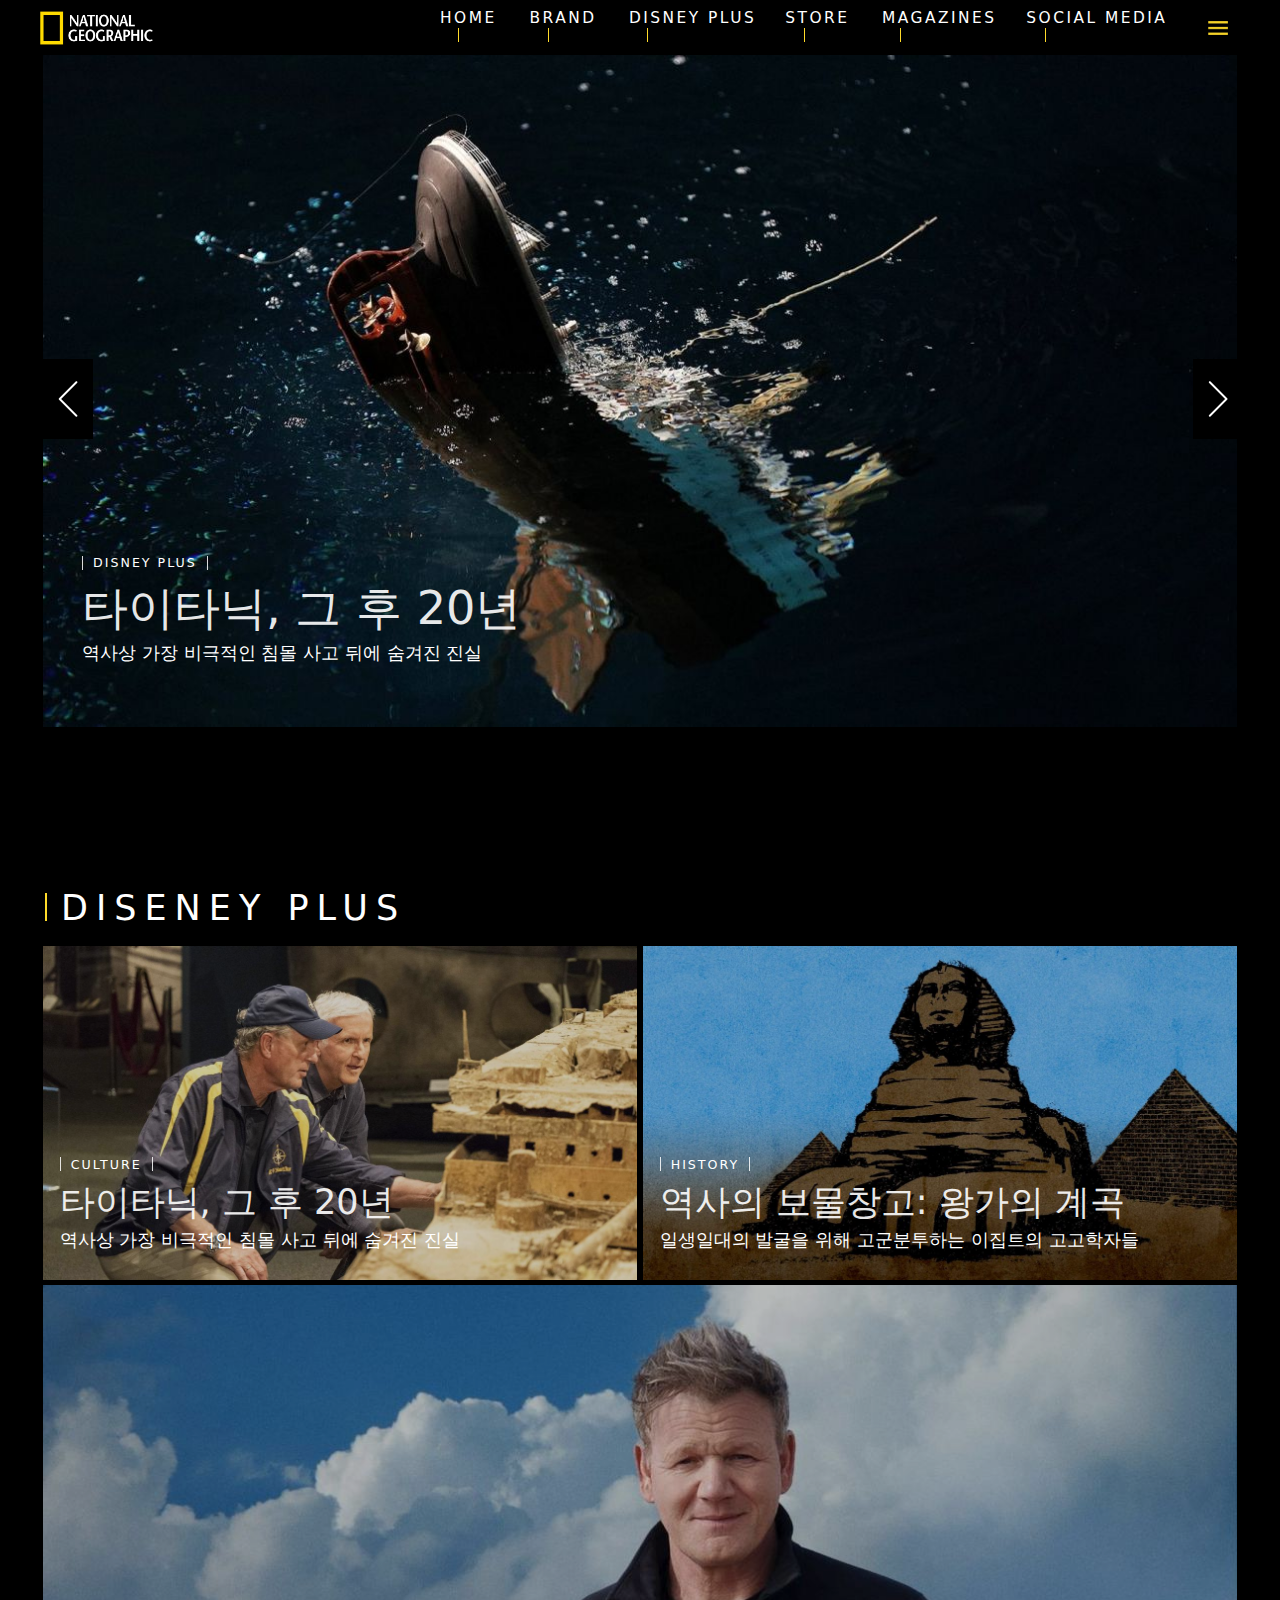
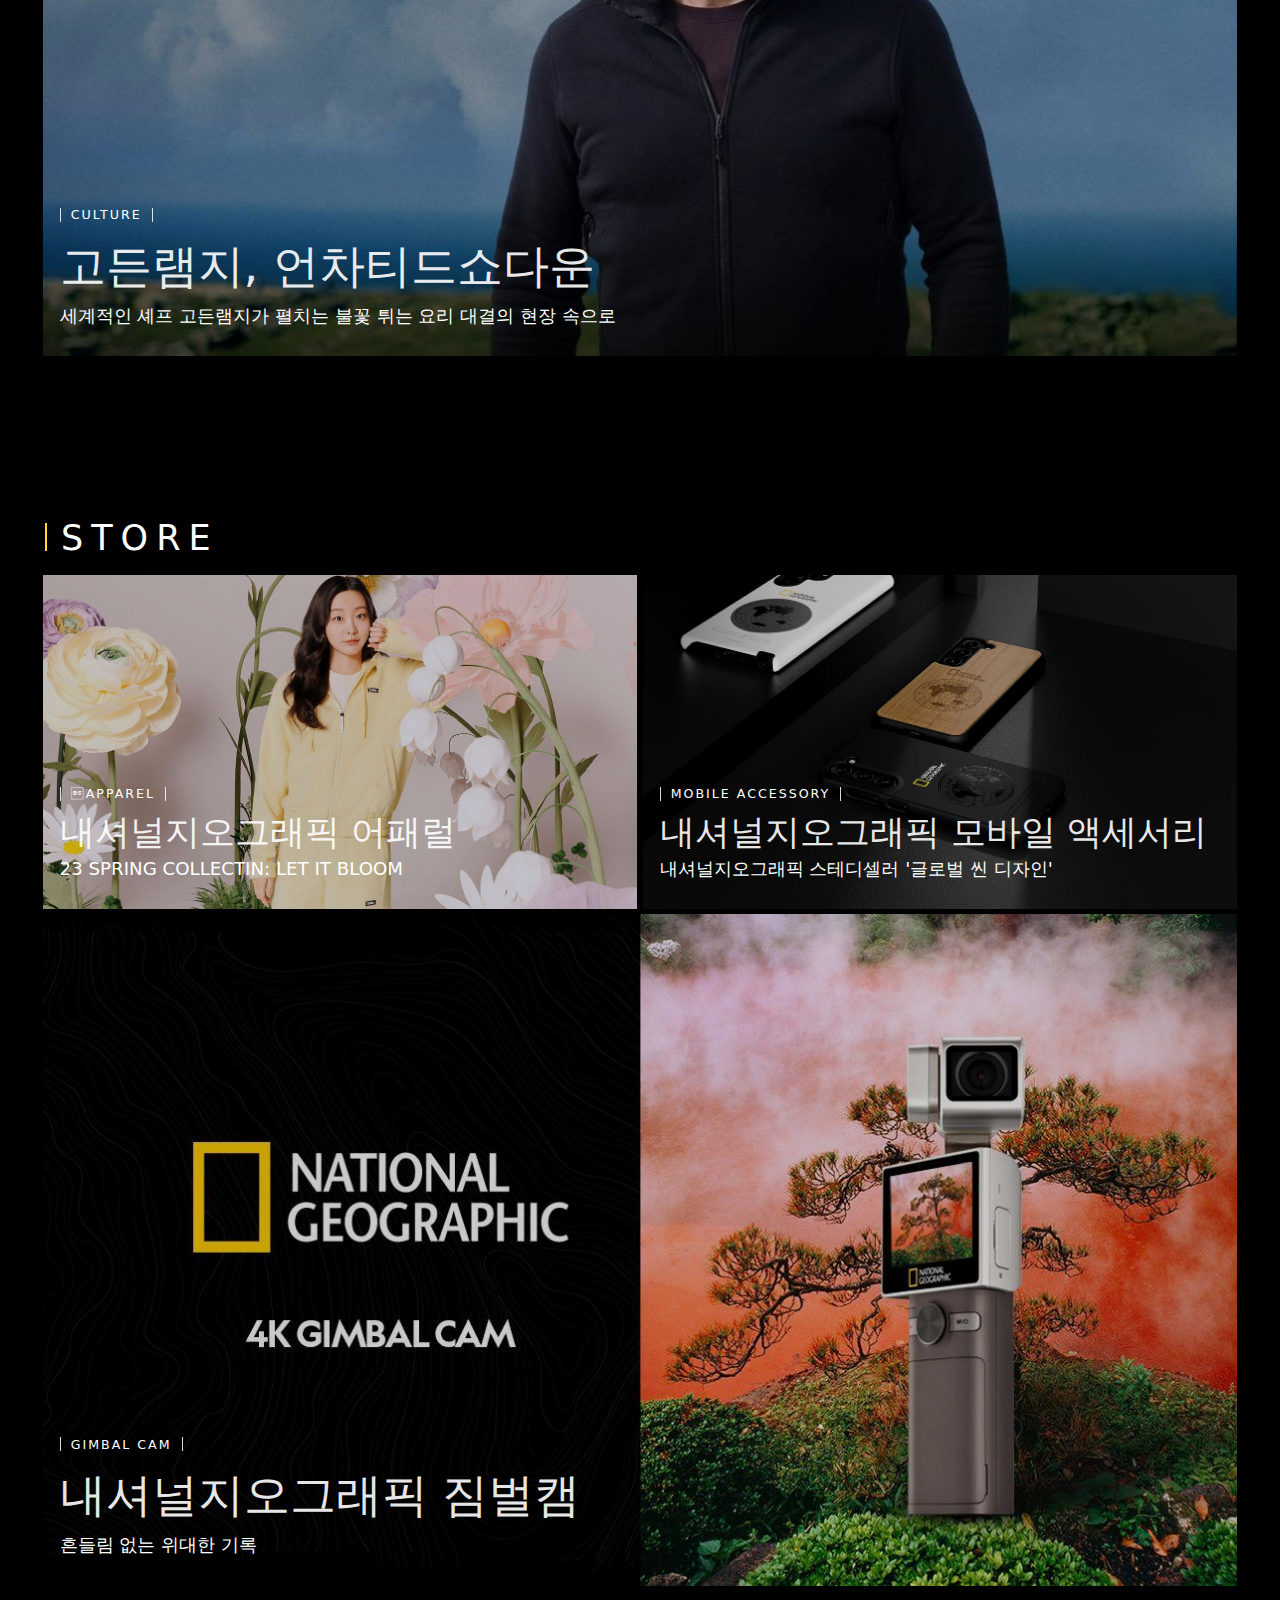
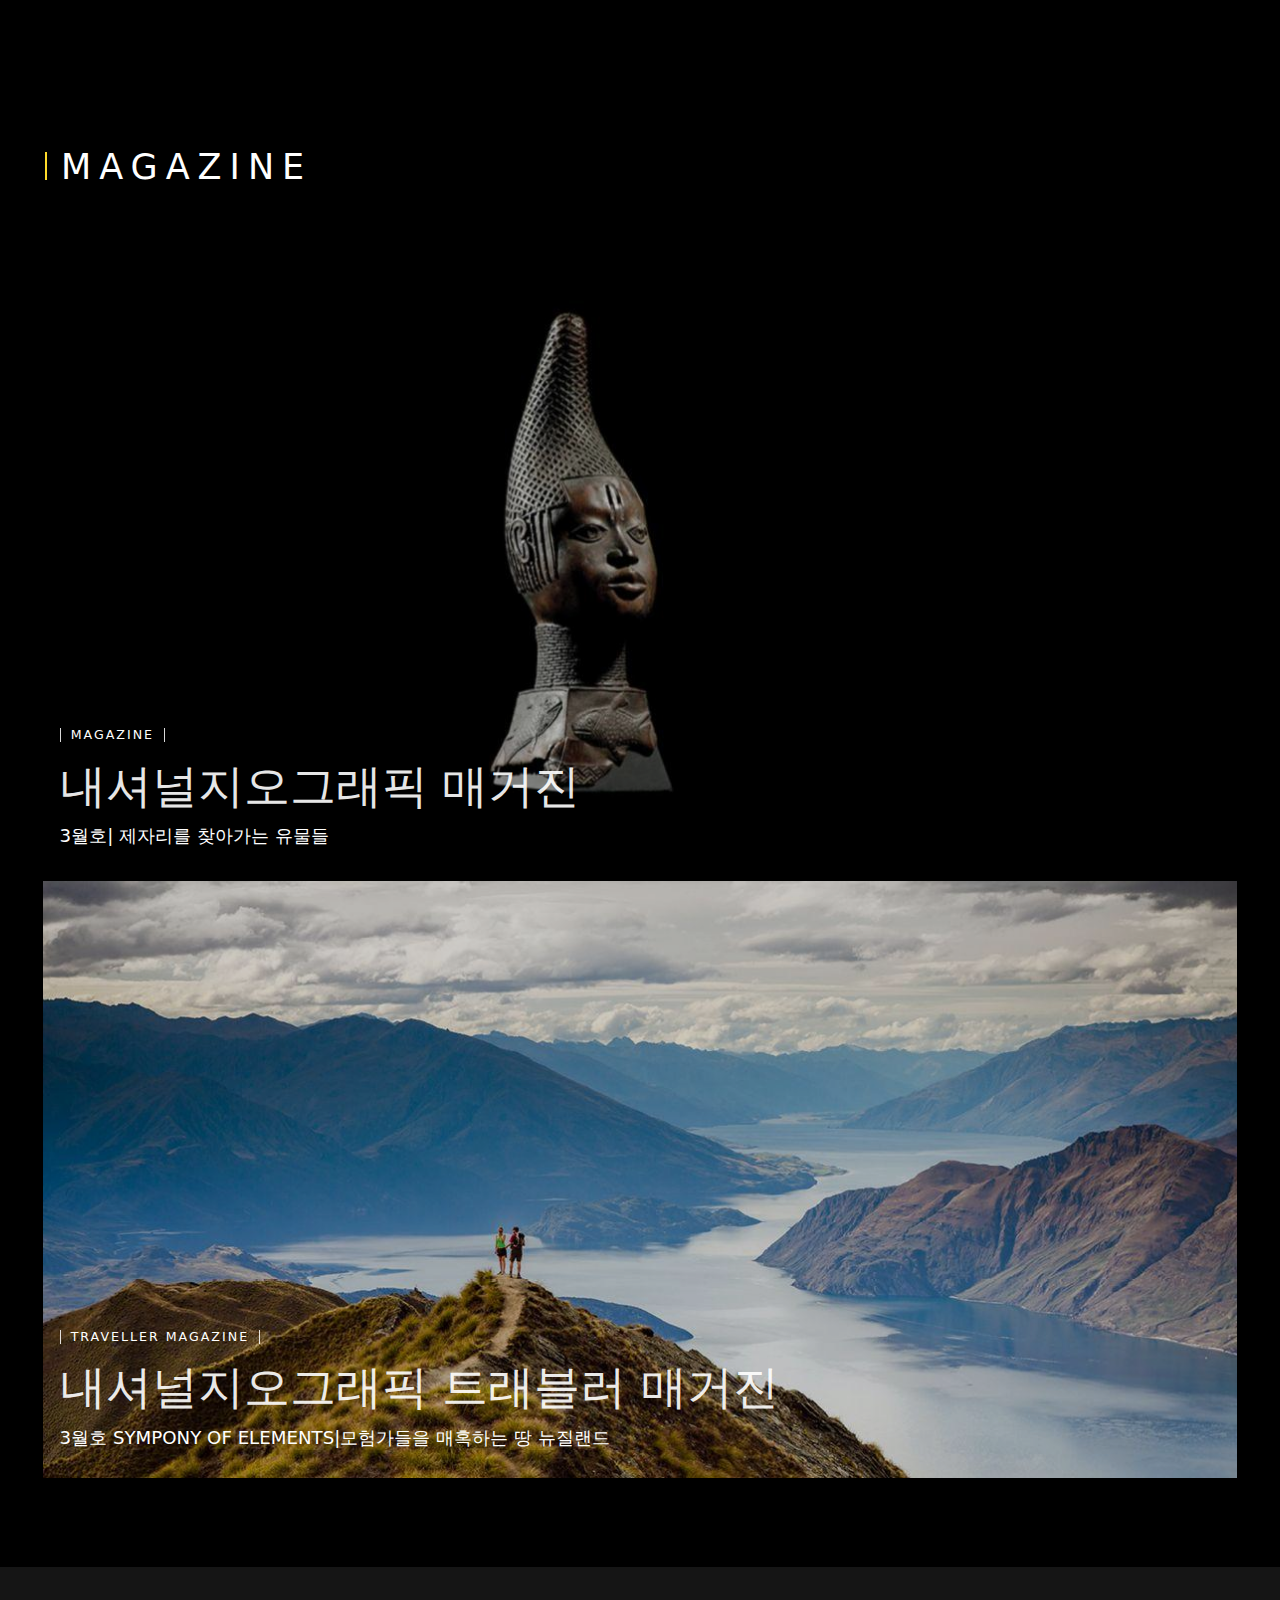
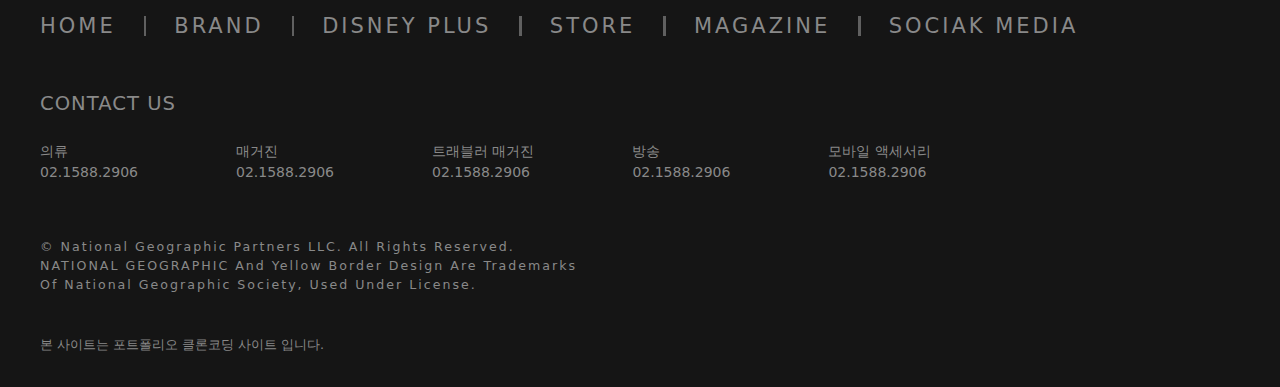
==== index.html @ 4fdfde3c "Initial commit" ====
<!DOCTYPE html>
<html lang="en">
  <head>
    <meta charset="UTF-8" />
    <meta http-equiv="X-UA-Compatible" content="IE=edge" />
    <meta name="viewport" content="width=device-width, initial-scale=1.0" />
    <title>Document</title>
    <link rel="stylesheet" href="css/reset.css" />
    <link rel="stylesheet" href="css/pcmenu.css" />
    <link rel="stylesheet" href="css/style.css" />

    <link rel="stylesheet" href="css/media.css" />
  </head>
  <body>
    <!-- pc toggle -->

    <ul class="pc-menu-list">
      <button>메뉴닫기</button>
      <li><a href="#">home</a></li>
      <li><a href="#">brand</a></li>
      <li><a href="#">disney plus</a></li>
      <li><a href="#">store</a></li>
      <li><a href="#">magazines</a></li>
      <li><a href="#">social media</a></li>
    </ul>
    <div class="dark"></div>

    <nav class="nav pc-cover">
      <div class="logo">logo</div>
      <button class="toggle">toggle</button>
      <ul class="nav-pc">
        <li><a href="#">home</a></li>
        <li><a href="#">brand</a></li>
        <li><a href="#">disney plus</a></li>
        <li><a href="#">store</a></li>
        <li><a href="#">magazines</a></li>
        <li><a href="#">social media</a></li>
        <div class="toggle-pc">toggle</div>
      </ul>
    </nav>

    <!-- toggle -->
    <div class="menu-open">
      <ul>
        <li><a href="#">home</a></li>
        <li><a href="#">brand</a></li>
        <li><a href="#">disney plus</a></li>
        <li><a href="#">store</a></li>
        <li><a href="#">magazines</a></li>
        <li><a href="#">social media</a></li>
      </ul>
      <div class="menu-link">
        <a class="sns"><img src="/nateolimg/insta_2.png" alt="" /></a>
        <a class="sns"><img src="/nateolimg/face_2.png" alt="" /></a>
        <a class="sns"><img src="/nateolimg/ytube_2.png" alt="" /></a>
      </div>
    </div>

    <header class="header pc-cover">
      <div class="card">
        <div class="control">
          <div class="card-btn prev"></div>
          <div class="card-btn next"></div>
        </div>
        <img
          class="img"
          src="/nateolimg/NGCKOREA (2)"
          srcset=""
          alt="타이타닉"
        />
        <div class="inner-text cover">
          <span>DISNEY PLUS</span>
          <h3 class="img-title">타이타닉, 그 후 20년</h3>
          <p class="img-text">
            역사상 가장 비극적인 침몰 사고 뒤에 숨겨진 진실
          </p>
        </div>
      </div>
    </header>
    <section class="disney pc-cover">
      <h2 class="cover">DISENEY PLUS</h2>
      <div class="card disney-item">
        <img class="img" src="/nateolimg/DISNEY_PLUS" alt="타이타닉" />
        <div class="inner-text cover">
          <span>CULTURE</span>
          <h3 class="img-title">타이타닉, 그 후 20년</h3>
          <p class="img-text">
            역사상 가장 비극적인 침몰 사고 뒤에 숨겨진 진실
          </p>
        </div>
      </div>
      <div class="card disney-item">
        <img class="img" src="/nateolimg/DISNEY_PLUS (2)" alt="스핑크스" />
        <div class="inner-text cover">
          <span>HISTORY</span>
          <h3 class="img-title">역사의 보물창고: 왕가의 계곡</h3>
          <p class="img-text">
            일생일대의 발굴을 위해 고군분투하는 이집트의 고고학자들
          </p>
        </div>
      </div>
      <div class="card disney-item">
        <img class="img" src="/nateolimg/DISNEY_PLUS (1)" alt="고든램지" />
        <div class="inner-text cover">
          <span>CULTURE</span>
          <h3 class="img-title">고든램지, 언차티드쇼다운</h3>
          <p class="img-text">
            세계적인 셰프 고든램지가 펼치는 불꽃 튀는 요리 대결의 현장 속으로
          </p>
        </div>
      </div>
    </section>
    <section class="store pc-cover">
      <h2 class="cover">STORE</h2>
      <div class="card store-item">
        <img class="img" src="/nateolimg/STORE_BANNER" alt="어패럴" />
        <div class="inner-text cover">
          <span>APPAREL</span>
          <h3 class="img-title">내셔널지오그래픽 어패럴</h3>
          <p class="img-text">23 spring collectin: let it bloom</p>
        </div>
      </div>
      <div class="card store-item">
        <img class="img" src="/nateolimg/STORE_BANNER (1)" alt="액세서리" />
        <div class="inner-text cover">
          <span>mobile accessory</span>
          <h3 class="img-title">내셔널지오그래픽 모바일 액세서리</h3>
          <p class="img-text">내셔널지오그래픽 스테디셀러 '글로벌 씬 디자인'</p>
        </div>
      </div>
      <div class="card store-item">
        <img class="img" src="/nateolimg/STORE_BANNER (2)" alt="짐벌캠" />
        <div class="inner-text cover">
          <span>gimbal cam</span>
          <h3 class="img-title">내셔널지오그래픽 짐벌캠</h3>
          <p class="img-text">흔들림 없는 위대한 기록</p>
        </div>
      </div>
    </section>
    <section class="magazine pc-cover">
      <h2 class="cover">MAGAZINE</h2>
      <div class="card">
        <img class="img" src="/nateolimg/NATGEO_MAGAZINE_BANNER" alt="유물" />
        <div class="inner-text cover">
          <span>MAGAZINE</span>
          <h3 class="img-title">내셔널지오그래픽 매거진</h3>
          <p class="img-text">3월호| 제자리를 찾아가는 유물들</p>
        </div>
      </div>
      <div class="card">
        <img
          class="img"
          src="/nateolimg/TRAVELER_MAGAZINE_BANNER"
          alt="여행풍경"
        />
        <div class="inner-text cover">
          <span>traveller magazine</span>
          <h3 class="img-title">내셔널지오그래픽 트래블러 매거진</h3>
          <p class="img-text">
            3월호 sympony of elements|모험가들을 매혹하는 땅 뉴질랜드
          </p>
        </div>
      </div>
    </section>
    <footer class="footer cover">
      <div class="pc-cover">
        <ul class="menu">
          <li><a href="#">home</a></li>
          <li><a href="#">brand</a></li>
          <li><a href="#">disney plus</a></li>
          <li><a href="#">store</a></li>
          <li><a href="#">magazine</a></li>
          <li><a href="#">sociak media</a></li>
        </ul>

        <ul class="footer-con">
          <span class="contact"> contact us</span>
          <li>
            <a href="#"> 의류<br /><span>02.1588.2906</span></a>
          </li>
          <li>
            <a href="#">매거진<br /><span>02.1588.2906</span></a>
          </li>
          <li>
            <a href="#">트래블러 매거진<br /><span>02.1588.2906</span></a>
          </li>
          <li>
            <a href="#">방송<br /><span>02.1588.2906</span></a>
          </li>
          <li>
            <a href="#">모바일 액세서리<br /><span>02.1588.2906</span></a>
          </li>
        </ul>
        <p>
          © National Geographic Partners LLC. All rights reserved.<br />
          NATIONAL GEOGRAPHIC and Yellow Border Design are trademarks<br />
          of National Geographic Society, used under license.
        </p>
        <span class="end">본 사이트는 포트폴리오 클론코딩 사이트 입니다.</span>
      </div>
    </footer>

    <script src="/js/toggle.js"></script>
  </body>
</html>
---- css/pcmenu.css ----
.pc-menu-wrapper {
  background-color: rgba(0, 0, 0, 0.5);
  position: fixed;
  top: 0;
  bottom: 0;
  left: 0;
  right: 0;
  z-index: 3000;
}
.scroll-control {
  overflow: hidden;
  height: 100vh;
  width: 100%;
}
.pc-menu-list {
  width: 540px;
  height: 100vh;
  background-color: #1b1b1b;
  position: absolute;
  right: 0;
  z-index: 200;
}
.pc-menu-list a {
  text-decoration: none;
}
---- css/style.css ----
html {
  box-sizing: border-box;
  font-family: system-ui, -apple-system, BlinkMacSystemFont, "Segoe UI", Roboto,
    Oxygen, Ubuntu, Cantarell, "Open Sans", "Helvetica Neue", sans-serif;
  font-size: 14px;
}
:root {
  /* color */
  --color-yellow: #ffdb2a;
}
body {
  background-color: #000000;
}
img {
  width: 100%;
  height: auto;
}
/* header */
.nav {
  height: 55px;
  width: 100%;
  background-color: #000000;
  display: flex;
  align-items: center;
  position: fixed;
  top: 0;
  left: 0;
  right: 0;
  z-index: 100;
}
.logo {
  all: unset;
  background-image: url(/nateolimg/logo.png);
  background-repeat: no-repeat;
  background-size: contain;
  background-position: center;
  width: 100%;
  height: 34px;
  color: transparent;
  cursor: pointer;
}
.nav-pc {
  display: none;
}

.toggle {
  all: unset;
  background-image: url(/nateolimg/bar.png);
  background-repeat: no-repeat;
  background-size: 20px;
  background-position: center;
  height: 100%;
  line-height: 55px;
  position: absolute;
  left: 10px;
  color: transparent;
  cursor: pointer;
}
.card {
  position: relative;
}
.inner-text {
  position: absolute;
  left: 0;
  bottom: 0;
  color: white;
  line-height: 180%;
  width: 100%;
}
.cover {
  padding: 1.4rem;
}
.inner-text p {
  font-weight: light;
}
.inner-text span {
  font-weight: lighter;
  letter-spacing: 2px;
  font-size: 0.9rem;
  text-transform: uppercase;
}
.inner-text span::after,
.inner-text span::before {
  content: "";
  display: inline-block;
  width: 1px;
  height: 14px;
  background-color: #fff;
  position: relative;
  top: 2.5px;
  opacity: 0.85;
}
.inner-text span::after {
  margin-left: 0.8em;
}
.inner-text span::before {
  margin-right: 0.8em;
}
.img-title {
  font-size: 1.5rem;
  font-weight: 400;
  opacity: 0.9;
}
.img-text {
  font-size: 0.95rem;
  font-weight: regular;
  font-weight: lighter;
  text-transform: uppercase;
}

.header {
  margin-bottom: 50px;
  padding-top: 55px;
}
/* section */
h2 {
  font-size: 1.3rem;
  color: white;
  font-weight: lighter;
  letter-spacing: 3px;
  margin-top: 1.8rem;
}
h2::before {
  content: "";
  width: 2px;
  display: inline-block;
  height: 16px;
  background-color: var(--color-yellow);
  margin-right: 1rem;
  position: relative;
  top: 1.2px;
}
.card img {
  margin-bottom: 0.2rem;
  background: radial-gradient(rgba(0, 0, 0, 0.2), rgba(0, 0, 0, 0.8));
}
section img {
  opacity: 0.8;
  transition: all 0.3s linear;
}
section img:hover {
  opacity: 0.95;
}
/* footer */
.footer {
  height: 740px;
  width: 100%;
  background-color: #151515;
  margin-top: 6rem;
  text-transform: uppercase;
  color: #898989;
  font-weight: lighter;
  position: relative;
}
.footer .menu {
  padding-top: 1rem;
  font-size: 1.5rem;
  line-height: 1.7;
  letter-spacing: 3px;
  padding-bottom: 5rem;
}
.footer a {
  color: #898989;
  text-decoration: none;
  transition: all 0.2s linear;
}
.footer a:hover {
  color: var(--color-yellow);
}
.contact {
  font-size: 1.4rem;
  margin-bottom: 2rem;
  width: 100%;
  letter-spacing: 1px;
}
.footer-con {
  display: flex;
  flex-direction: row;

  width: 100%;
  flex-wrap: wrap;
}
.footer-con li {
  font-size: 1rem;
  margin-right: 7rem;
  margin-bottom: 3rem;
  line-height: 1.5;
  font-weight: 300;
}
.footer p {
  line-height: 150%;
  letter-spacing: 2px;
  text-transform: capitalize;
  font-size: 0.9rem;
  margin-top: 0.9rem;
}
.end {
  position: absolute;
  bottom: 2.5rem;
  font-size: 0.9rem;
  font-weight: 400;
}
/* toggle menu */
.menu-open {
  background-color: #1b1b1b;
  width: 0;
  height: 100vh;
  padding-top: 55px;
  position: fixed;
  z-index: 99;
  overflow: hidden;
  opacity: 0;
  transition: all 0.5s ease-out;
}
.menu-open ul,
.menu-link {
  padding: 2.5rem;
  min-width: 200px;
}
.menu-open li a {
  color: #d8d8d8;
  text-decoration: none;
  display: block;
  transition: all 0.2s linear;
}
.menu-open li a:hover {
  color: var(--color-yellow);
}
.menu-open li {
  text-transform: uppercase;
  font-weight: lighter;
  font-size: 1.4rem;
  margin-bottom: 1.5rem;
  letter-spacing: 4px;
}
.sns {
  display: inline-block;
  width: 35px;
  height: 35px;
  border-radius: 50%;
  /* background-color: #d9d5c8; */
  margin-right: 1rem;
}
.menu-open.active {
  width: 100%;
  opacity: 1;
}
.pc-menu-list {
  width: 0;
  height: 0;
  overflow: hidden;
  pointer-events: none;
}
---- css/media.css ----
@media (min-width: 960px) {
  .pc-cover {
    max-width: 1200px;
    box-sizing: border-box;
    margin: 0 auto;
  }
  .logo {
    background-image: url(/nateolimg/toplogo.png);
    background-position: 0;
  }
  .toggle {
    display: none;
  }
  .nav {
    /* background-color: #fff; */
    justify-content: center;
  }
  .nav-pc {
    display: flex;
    align-items: center;
    flex-wrap: nowrap;
    margin-left: auto;
    width: 100%;
    min-width: 800px;
  }
  .nav-pc a {
    color: white;
    text-decoration: none;
    text-transform: uppercase;
    font-size: 1.1rem;
    font-weight: lighter;
    letter-spacing: 2.5px;
  }

  .nav-pc li a::after {
    content: "";
    display: inline-block;
    height: 14px;
    width: 1px;
    background-color: var(--color-yellow);
    position: relative;
    top: 1px;
    margin: 0 1.2em;
  }
  .card {
    position: relative;
  }
  .control {
    position: absolute;
    top: 45%;
    width: 100%;
  }
  .card-btn {
    width: 50px;
    height: 80px;
    background-color: black;
    background-position: center;
    background-repeat: no-repeat;
  }
  .prev {
    position: absolute;
    left: 0;
    background-image: url(/nateolimg/ar-left.png);
  }
  .next {
    position: absolute;
    right: 0;
    background-image: url(/nateolimg/ar-right.png);
  }

  .toggle-pc {
    background-image: url(/nateolimg/bar.png);
    background-repeat: no-repeat;
    background-size: 20px;
    background-position: center;
    color: transparent;
    cursor: pointer;
  }

  .img-title {
    font-size: 3.3rem;
  }
  .img-text {
    font-size: 1.3rem;
  }
  .header .inner-text {
    padding: 3rem;
    padding-bottom: 4rem;
    line-height: 320%;
  }
  /* disney, store*/
  .disney,
  .store {
    display: flex;
    width: 100%;
    flex-wrap: wrap;
  }
  .disney .cover,
  .store .cover,
  .magazine .cover {
    width: 100%;
    font-size: 2rem;
  }
  h2 {
    margin-top: 4em;
    letter-spacing: 8px;
  }
  .disney > .cover,
  .store > .cover,
  .magazine > .cover {
    padding-left: 5px;
    font-size: 2.5rem;
  }
  h2::before {
    height: 28px;
    top: 1px;
  }
  .disney-item,
  .store-item {
    width: calc(50% - 6px);
  }

  .card {
    padding-left: 3px;
    padding-right: 3px;
  }
  .disney-item:last-of-type,
  .store-item:last-of-type {
    width: 100%;
  }

  .disney .disney-item:not(:last-child) .img-title,
  .store .store-item:not(:last-child) .img-title {
    font-size: 2.5rem;
    line-height: 70%;
  }
  .footer {
    height: 420px;
  }
  .footer .menu {
    display: flex;
    padding-top: 3rem;
    padding-bottom: 3.5rem;
  }
  .footer .menu li::after {
    content: "";
    display: inline-block;
    width: 2.5px;
    height: 20px;
    background-color: #898989;
    margin: 0 2rem;
    opacity: 0.65;
    position: relative;
    top: 3px;
  }
  .footer .menu li:last-child::after {
    content: none;
  }
  .footer.cover {
    padding: 0;
  }
  /* pc toggle */
  .darkbg {
    background-color: rgba(0, 0, 0, 0.5);
    position: fixed;
    top: 0;
    bottom: 0;
    left: 0;
    right: 0;
    z-index: 500;
    width: 100%;
    height: 100vh;
  }

  .pc-menu-list button {
    all: unset;
    position: absolute;
    right: 0;
    z-index: 3000;
    top: 50px;
    background-image: url(/nateolimg/ico-close.png);
    background-repeat: no-repeat;
    background-position: center;
    color: transparent;
    width: 0;
    height: 50px;
    cursor: pointer;
    opacity: 0;
    transform: rotate("0deg");
    transition: all 0.5s linear;
  }

  .pc-menu-list {
    height: 100%;
    background-color: #1b1b1b;
    position: absolute;
    right: 0;
    z-index: 3000;
    padding: 2.5rem;
    padding-top: 9em;
    width: 0;
    opacity: 0;
    pointer-events: fill;
    transition: all 0.5s linear;
  }
  .pc-menu-list.active {
    opacity: 1;
    width: 480px;
    position: fixed;
    top: 0;
  }
  .pc-menu-list a {
    text-decoration: none;
    color: #d9dad9;
    display: block;
  }

  .pc-menu-list a:hover {
    color: var(--color-yellow);
  }
  .pc-menu-list li {
    text-transform: uppercase;
    font-weight: lighter;
    font-size: 1.4rem;
    margin-bottom: 2.4rem;
    letter-spacing: 4px;
  }
}
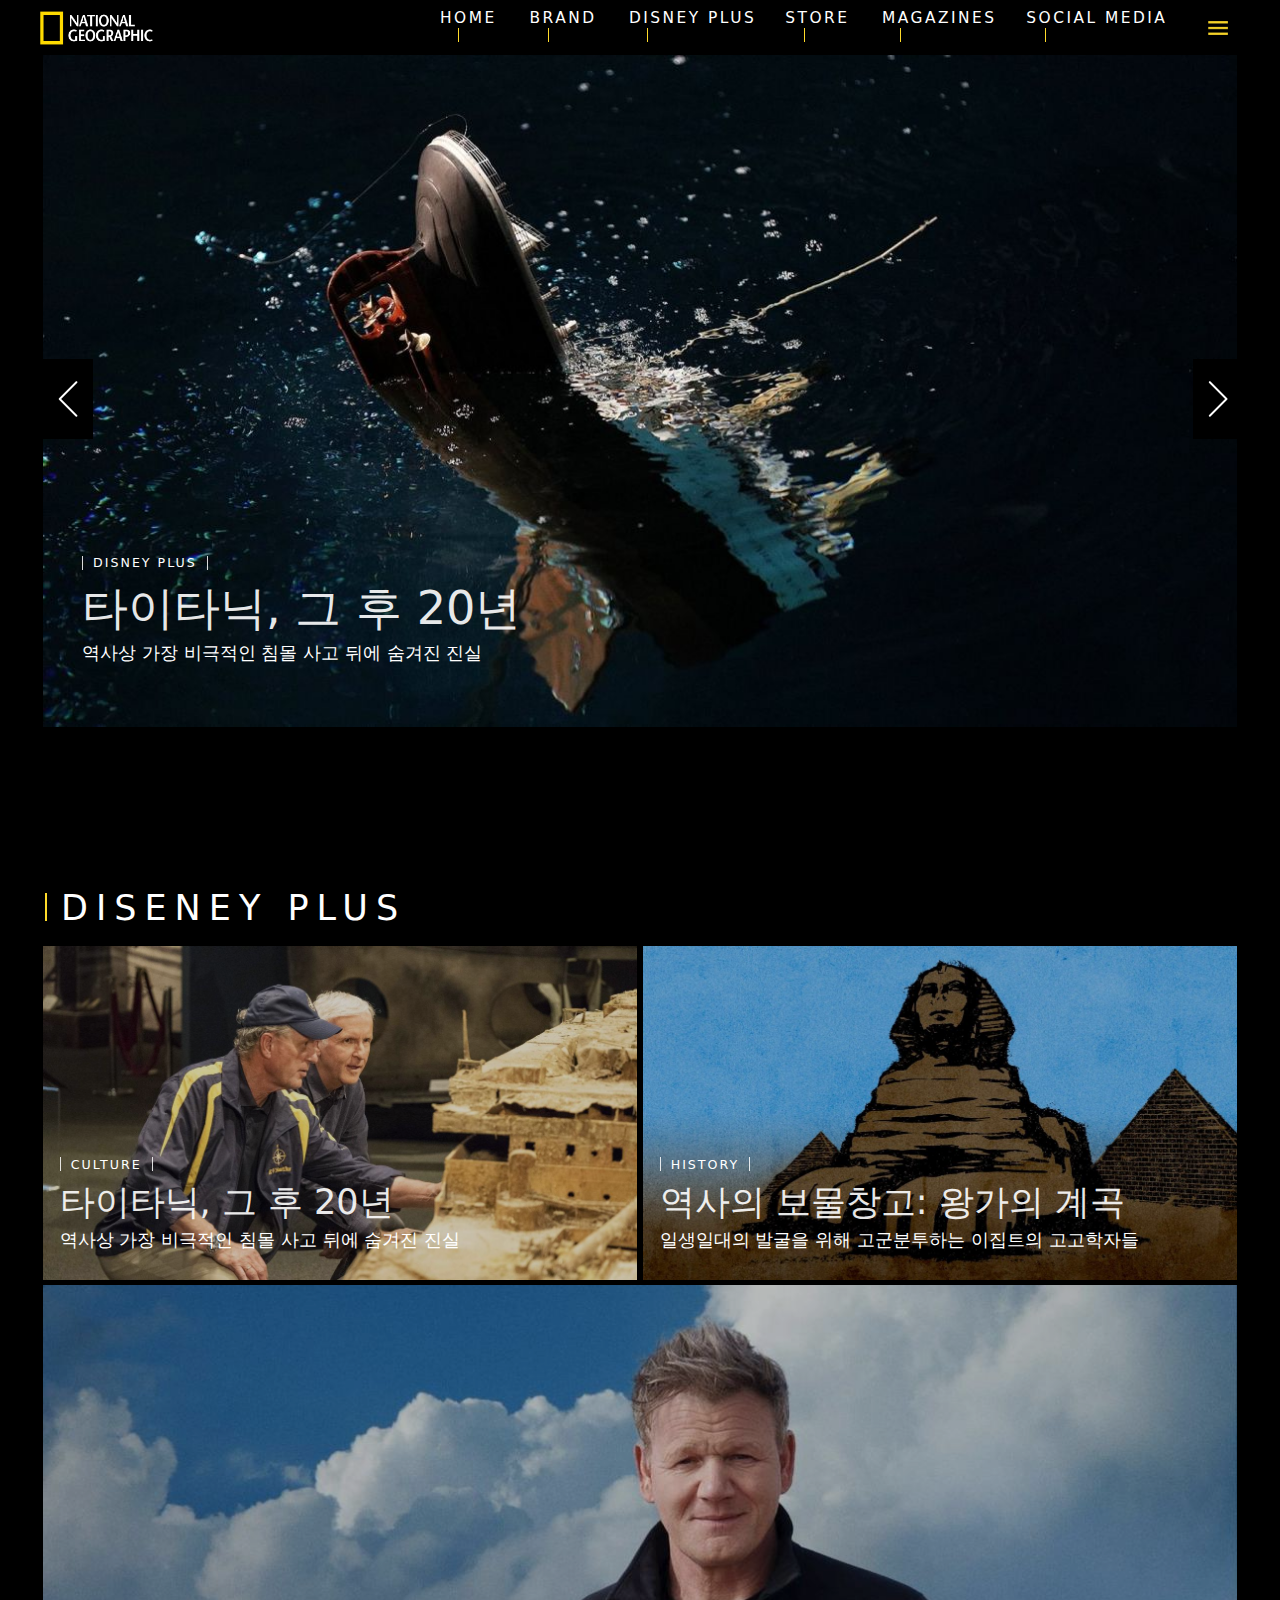
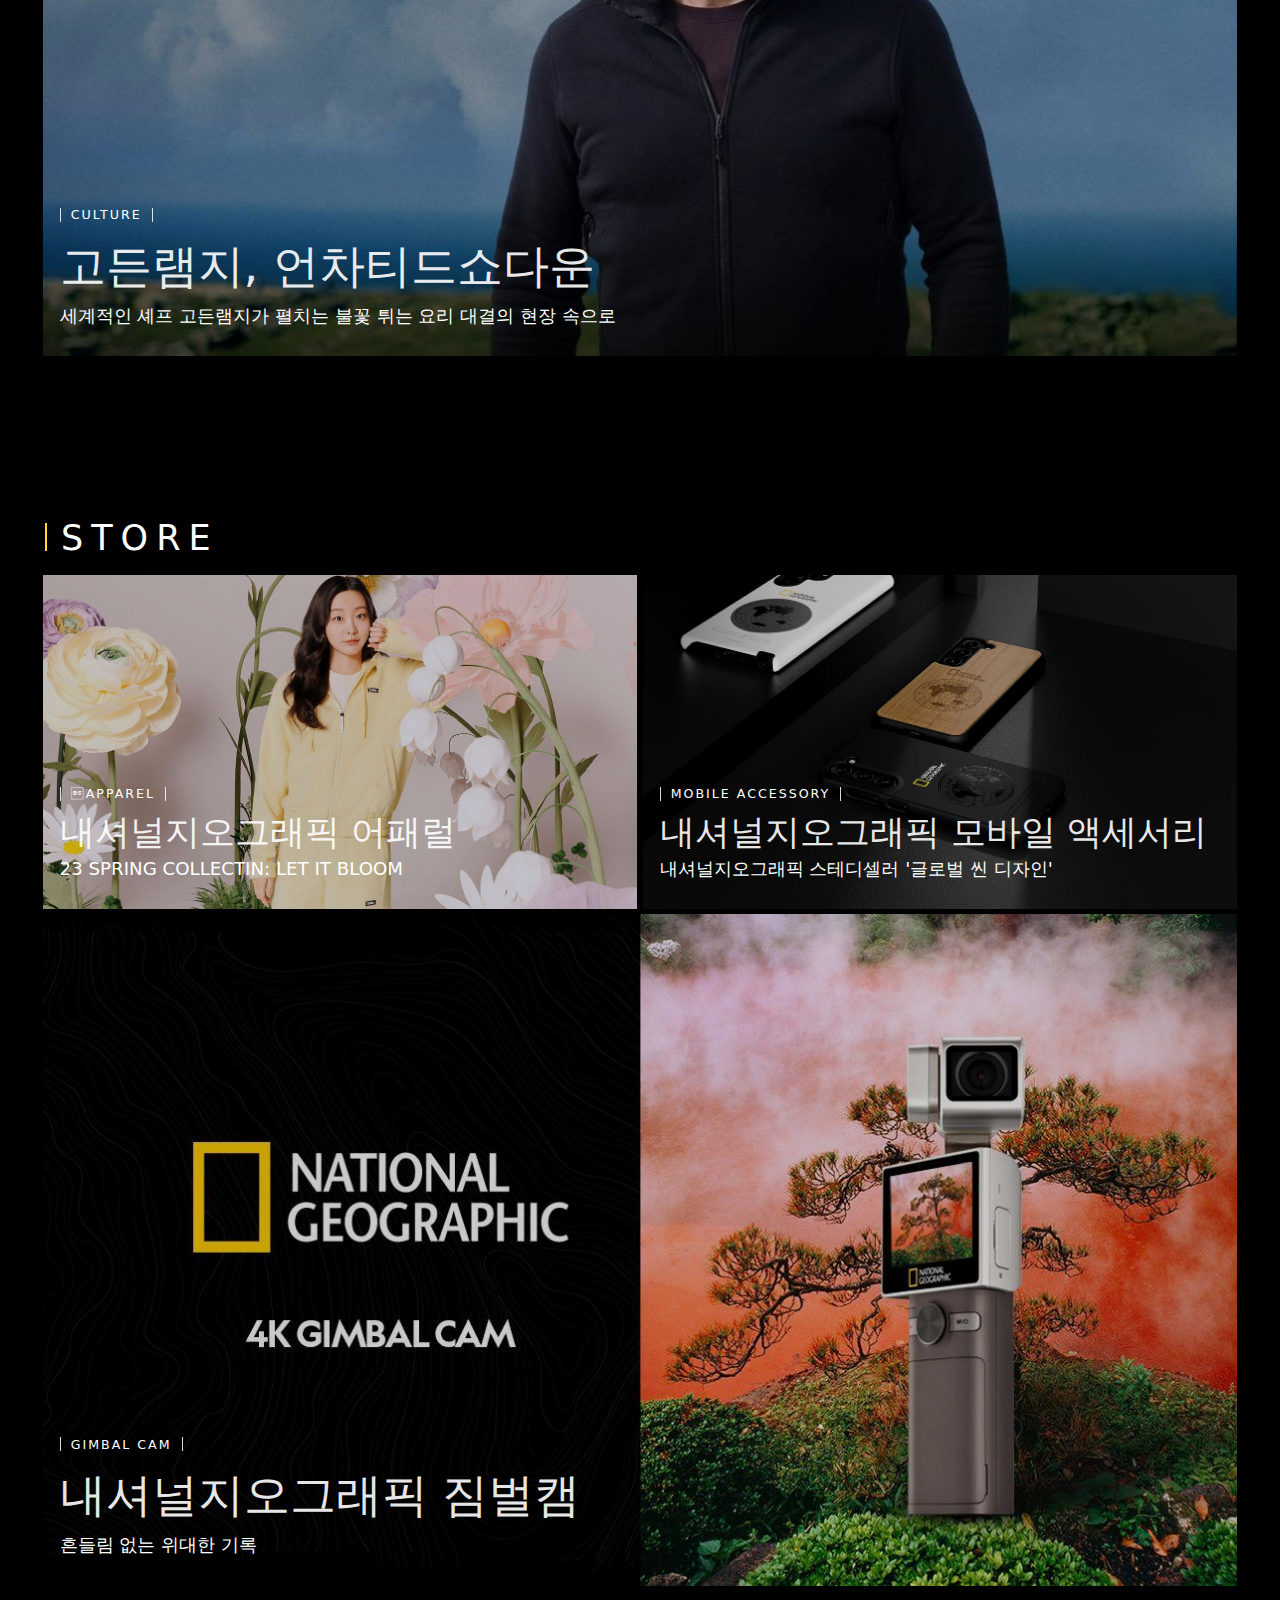
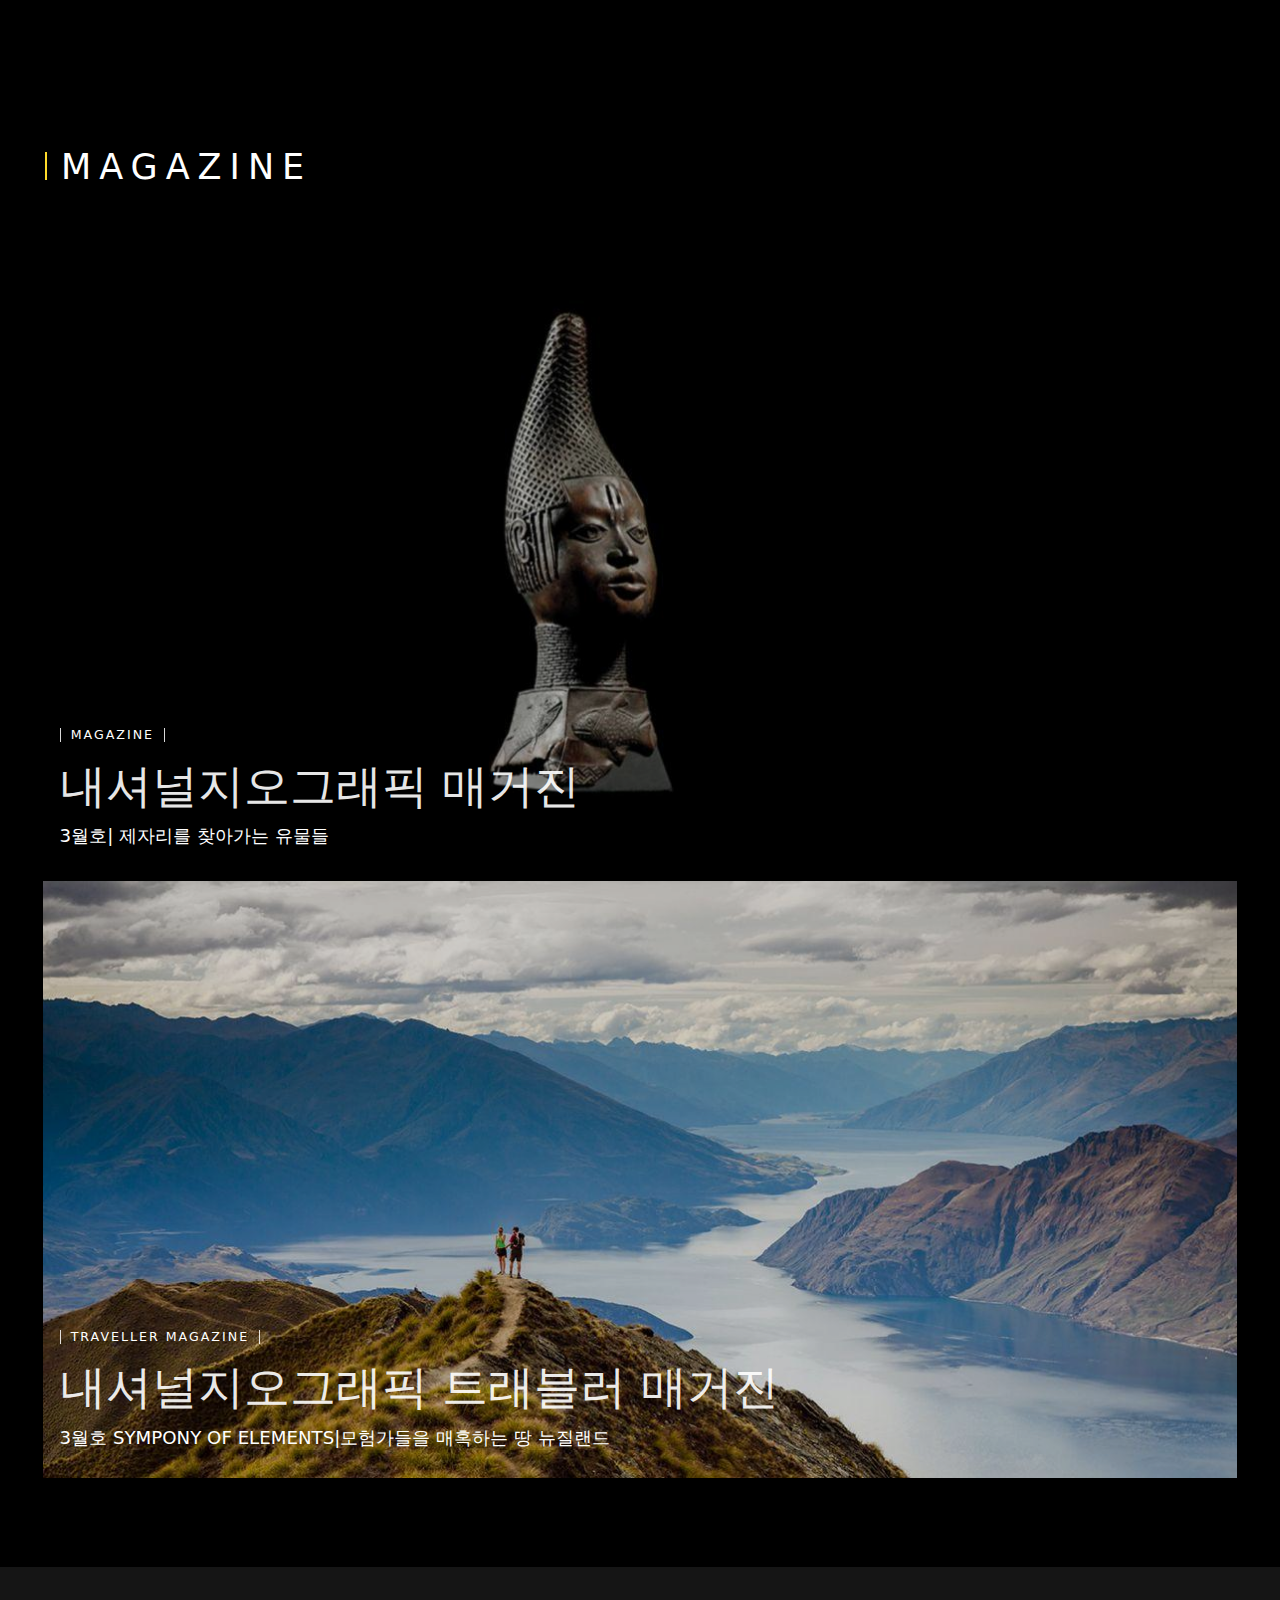
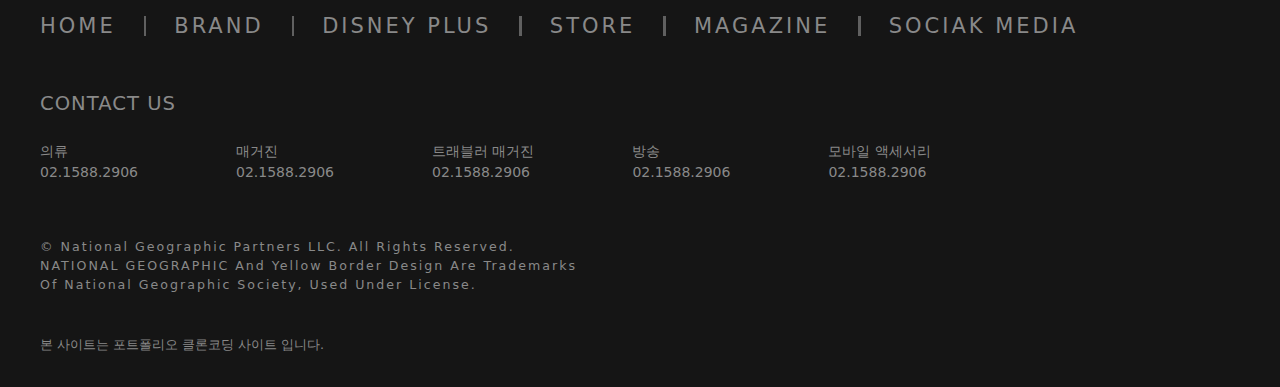
==== commit 04136bb4: "JS: add image" ====
--- a/index.html
+++ b/index.html
@@ -62,12 +62,7 @@
           <div class="card-btn prev"></div>
           <div class="card-btn next"></div>
         </div>
-        <img
-          class="img"
-          src="/nateolimg/NGCKOREA (2)"
-          srcset=""
-          alt="타이타닉"
-        />
+        <img class="img" src="" srcset="" alt="타이타닉" />
         <div class="inner-text cover">
           <span>DISNEY PLUS</span>
           <h3 class="img-title">타이타닉, 그 후 20년</h3>
@@ -200,6 +195,7 @@
       </div>
     </footer>
 
-    <script src="/js/toggle.js"></script>
+    <script src="js/toggle.js"></script>
+    <script src="js/header.js"></script>
   </body>
 </html>
--- a/css/media.css
+++ b/css/media.css
@@ -56,6 +56,7 @@
     background-color: black;
     background-position: center;
     background-repeat: no-repeat;
+    cursor: pointer;
   }
   .prev {
     position: absolute;
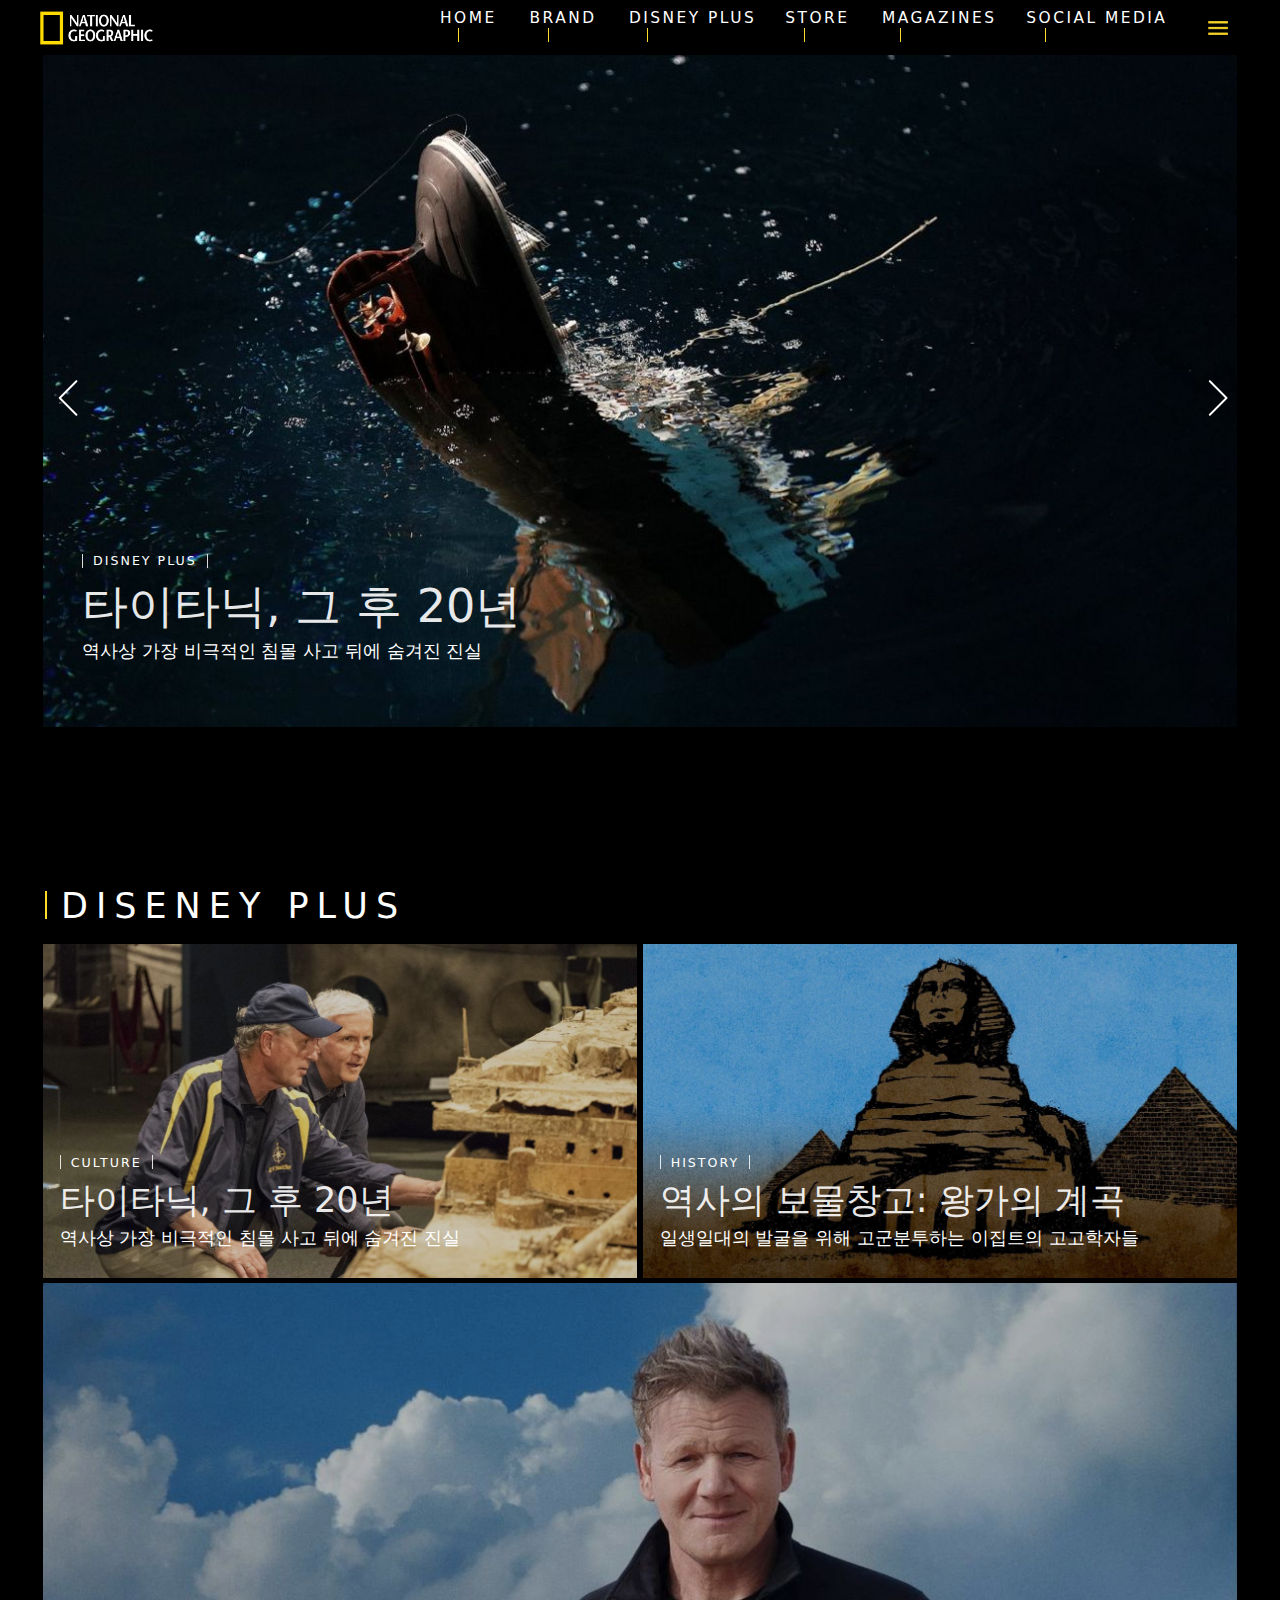
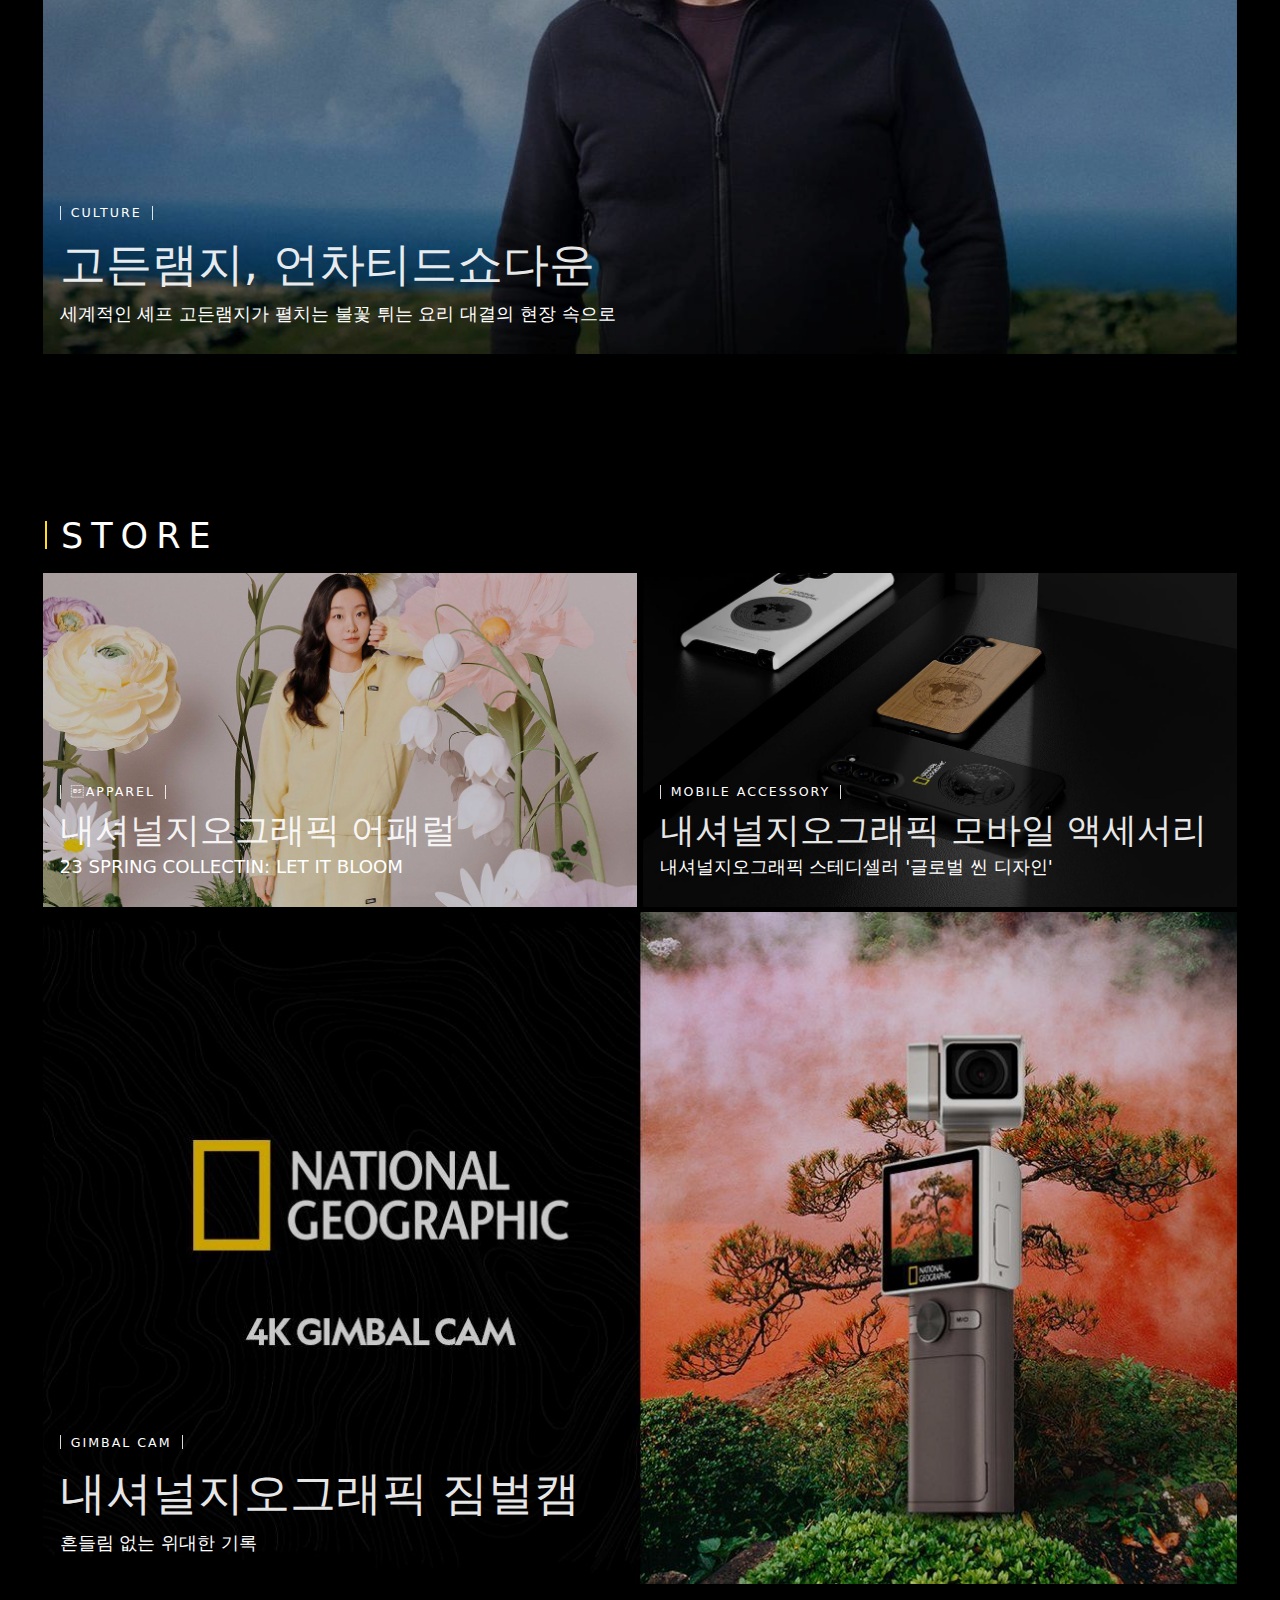
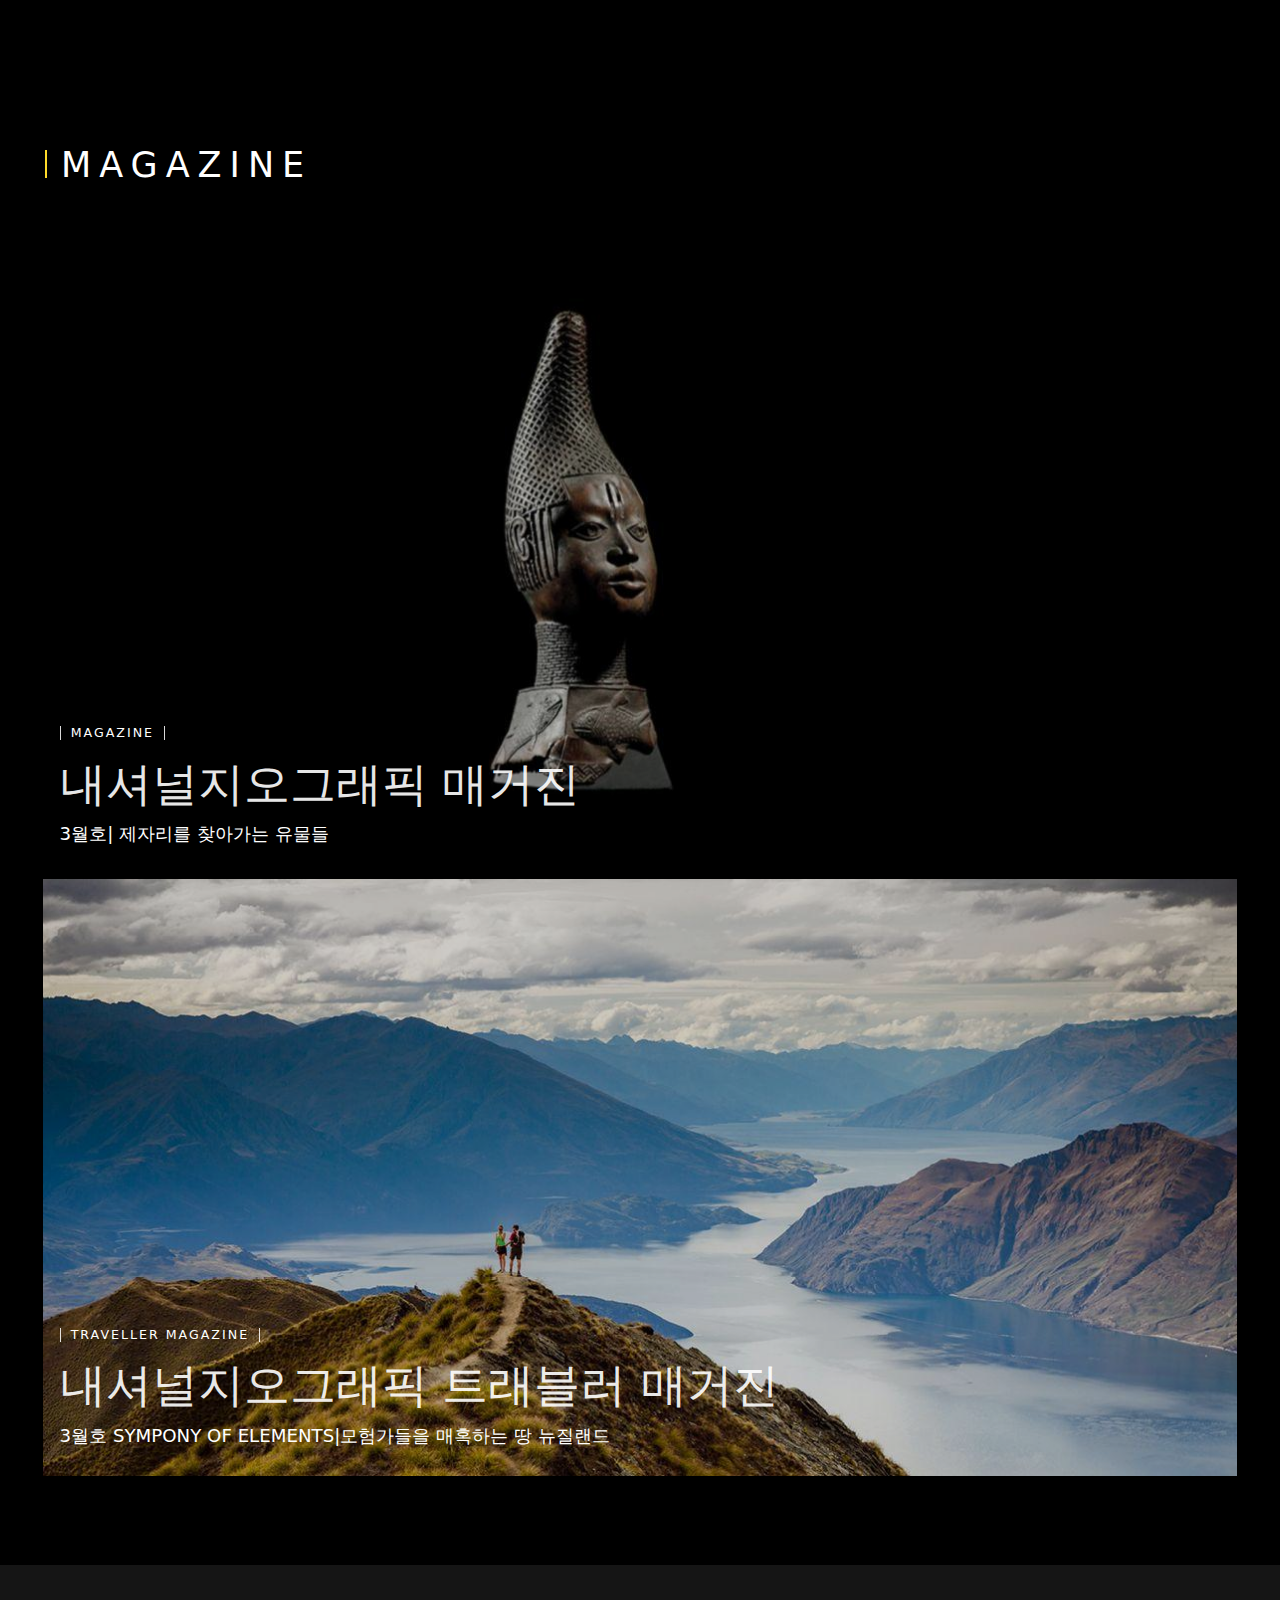
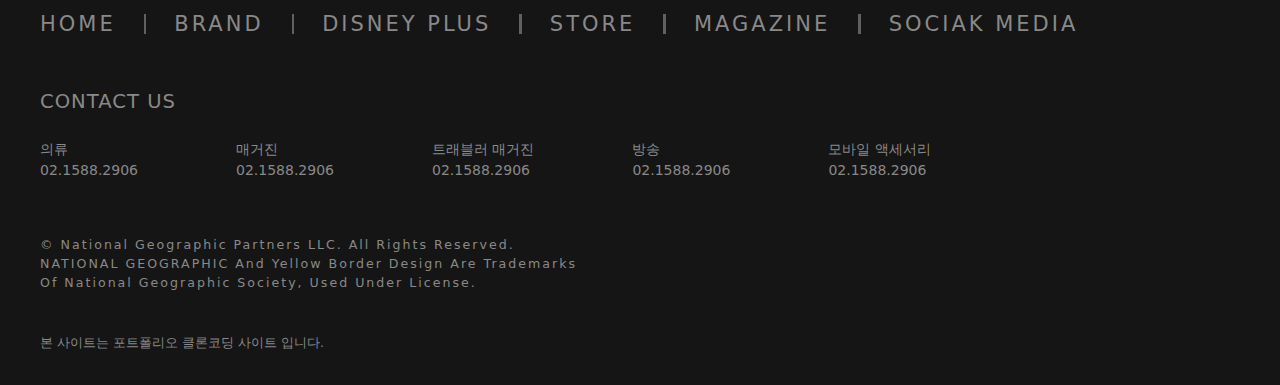
==== commit dcc94792: "JS:slide" ====
--- a/index.html
+++ b/index.html
@@ -62,7 +62,13 @@
           <div class="card-btn prev"></div>
           <div class="card-btn next"></div>
         </div>
-        <img class="img" src="" srcset="" alt="타이타닉" />
+        <div class="img-wrapper pc-img">
+          <img class="img" src="nateolimg/01.png" srcset="" alt="타이타닉" />
+          <img class="img" src="nateolimg/02.png" srcset="" alt="타이타닉" />
+          <img class="img" src="nateolimg/03.png" srcset="" alt="타이타닉" />
+          <img class="img" src="nateolimg/04.png" srcset="" alt="타이타닉" />
+          <img class="img" src="nateolimg/05.png" srcset="" alt="타이타닉" />
+        </div>
         <div class="inner-text cover">
           <span>DISNEY PLUS</span>
           <h3 class="img-title">타이타닉, 그 후 20년</h3>
--- a/css/media.css
+++ b/css/media.css
@@ -45,6 +45,9 @@
   .card {
     position: relative;
   }
+  .header .card {
+    overflow-x: hidden;
+  }
   .control {
     position: absolute;
     top: 45%;
@@ -53,10 +56,10 @@
   .card-btn {
     width: 50px;
     height: 80px;
-    background-color: black;
     background-position: center;
     background-repeat: no-repeat;
     cursor: pointer;
+    z-index: 100;
   }
   .prev {
     position: absolute;
@@ -89,7 +92,12 @@
     padding-bottom: 4rem;
     line-height: 320%;
   }
+  .header .img-wrapper {
+    display: flex;
+  }
+
   /* disney, store*/
+  .header,
   .disney,
   .store {
     display: flex;
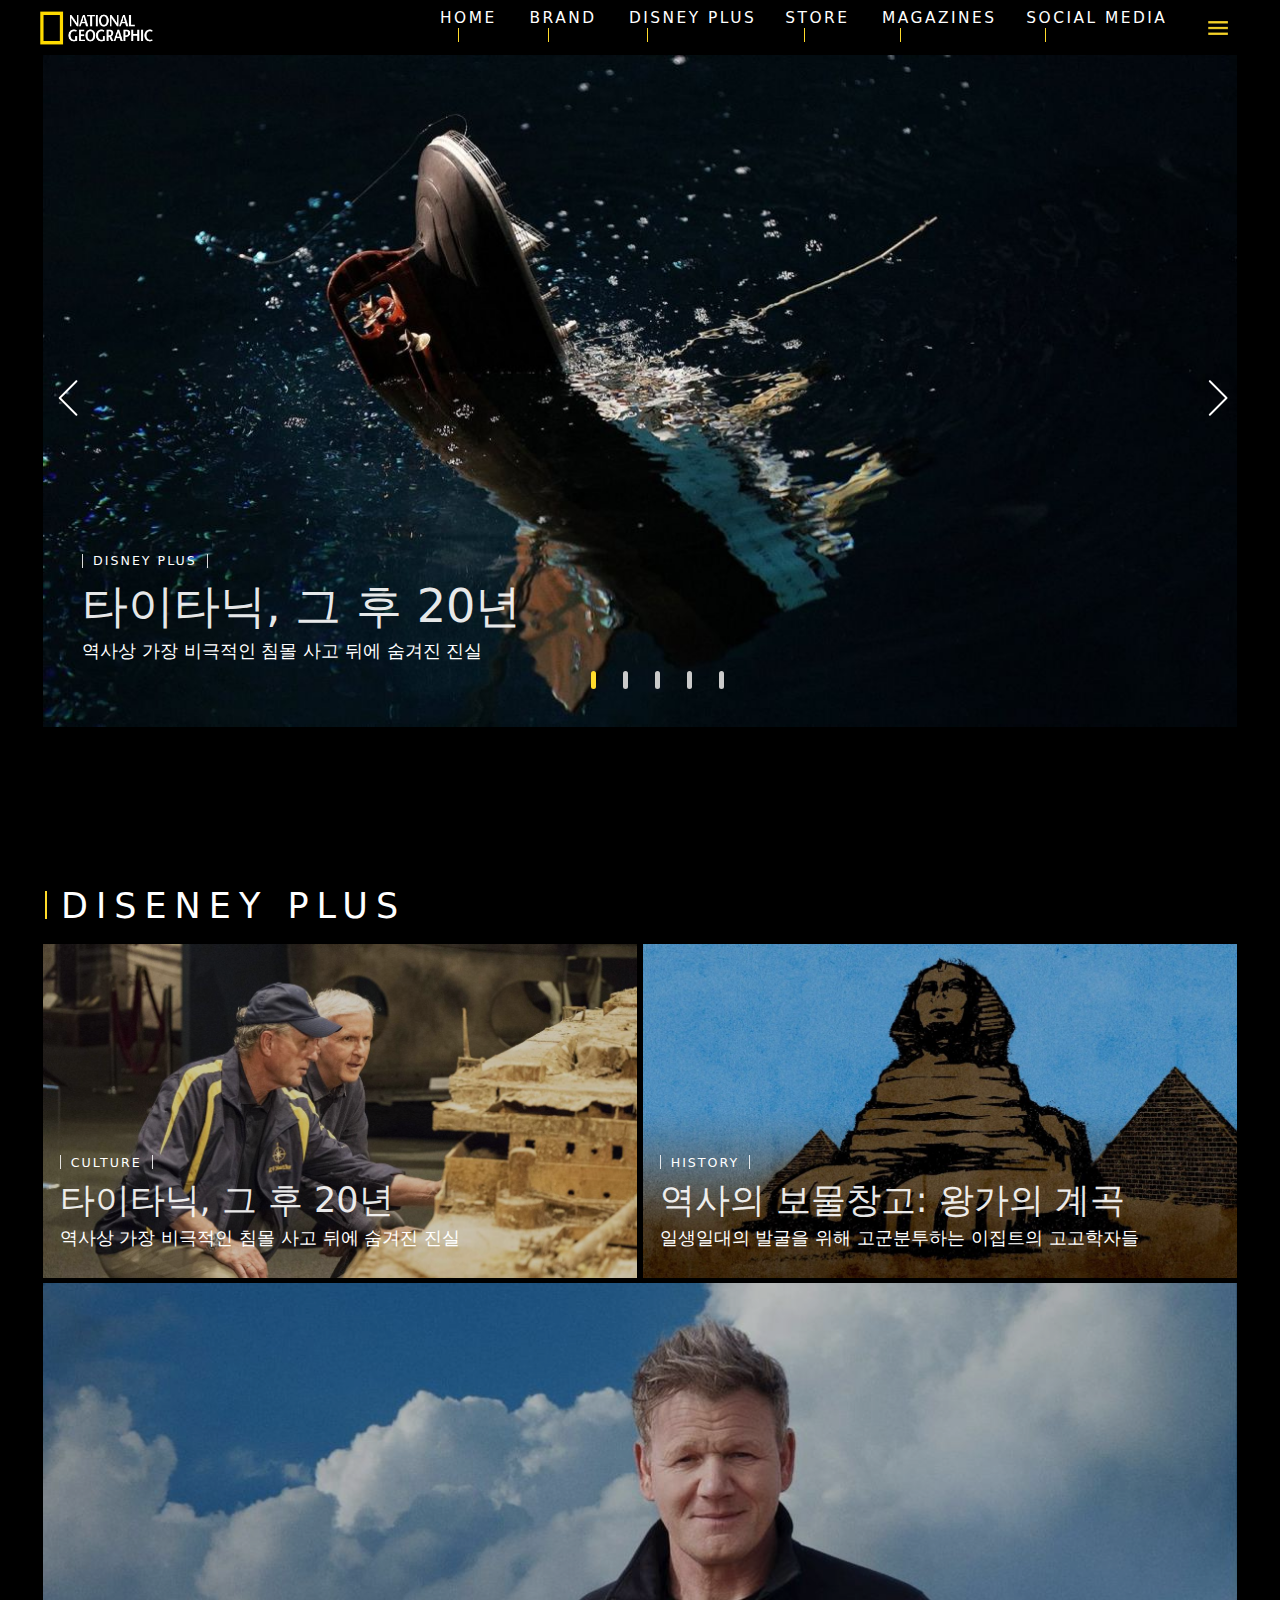
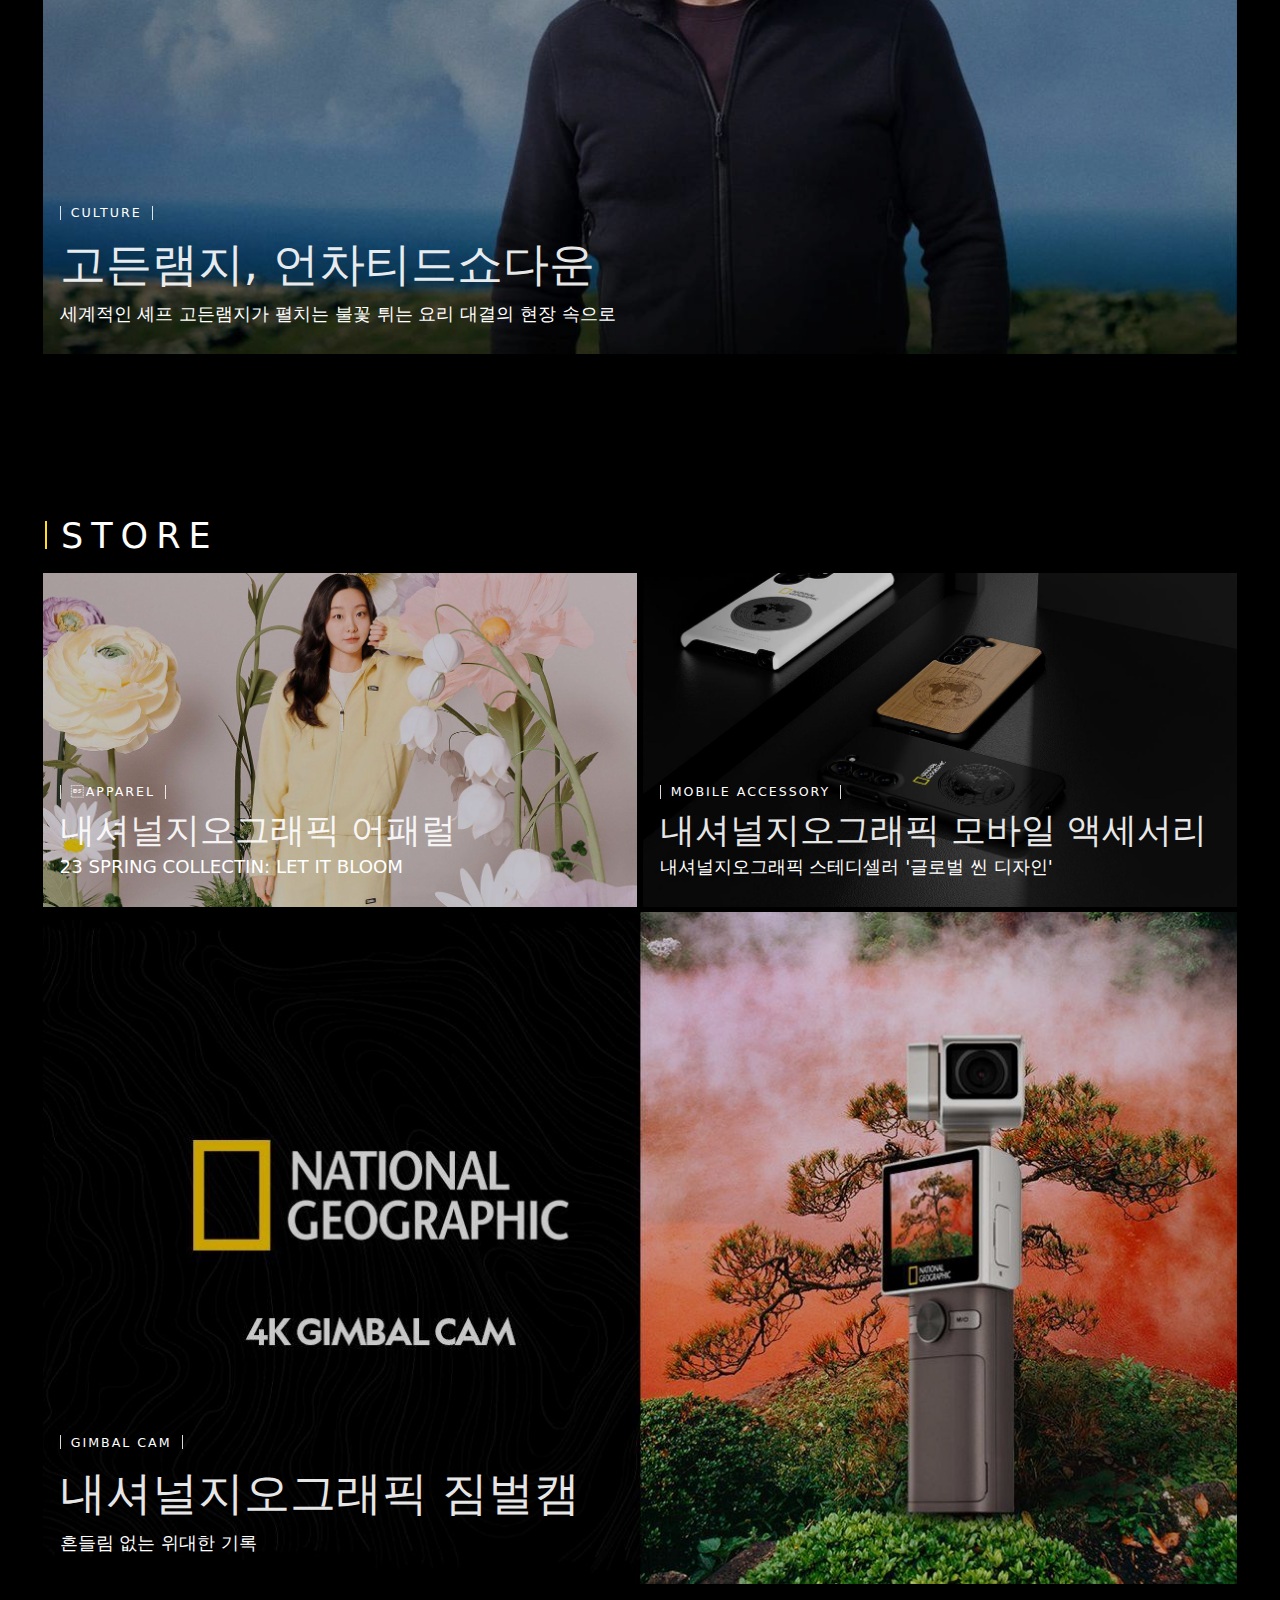
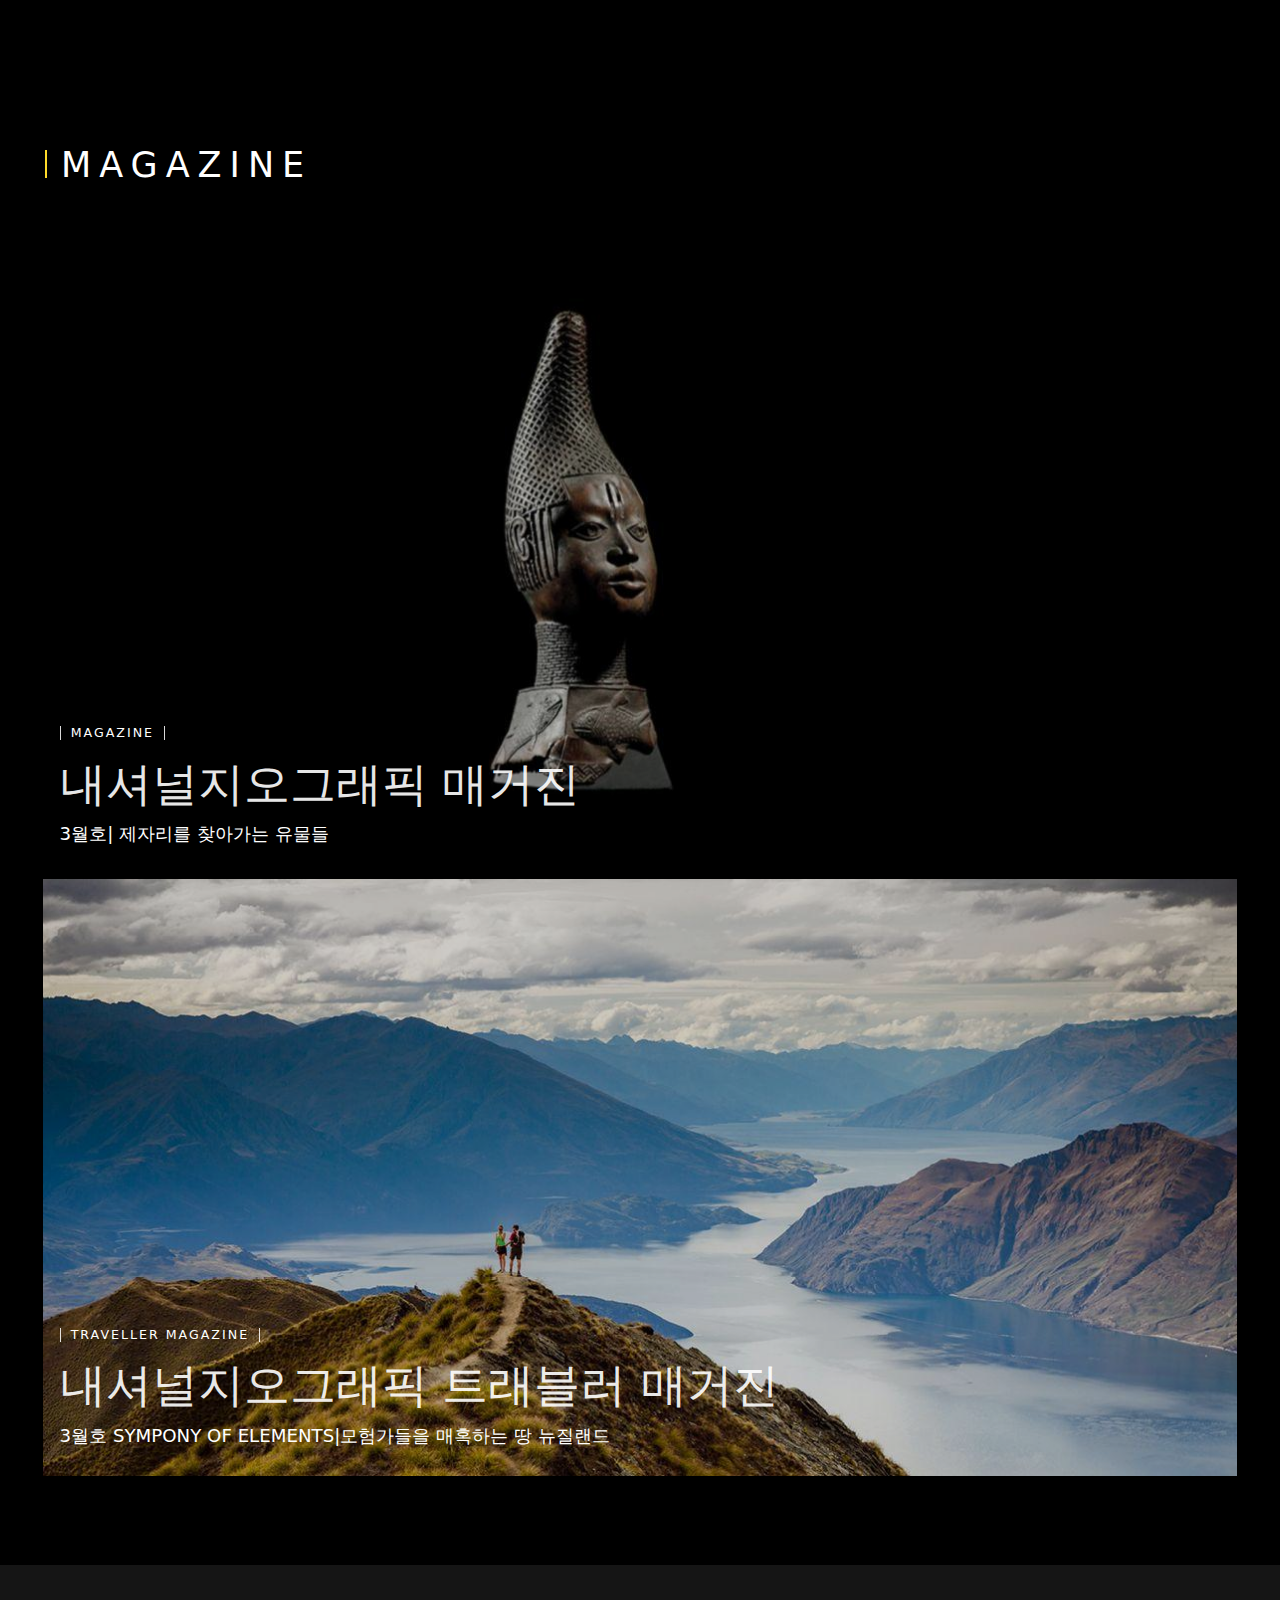
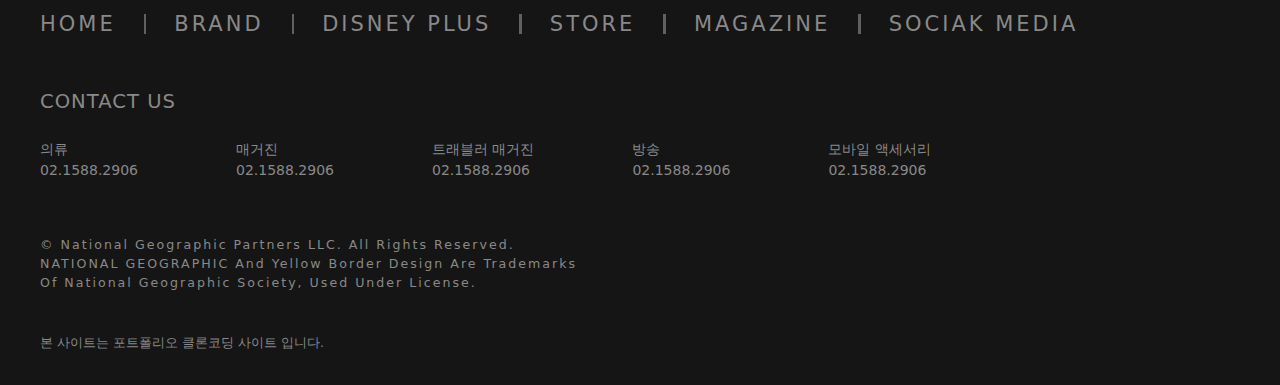
==== commit 1b7e6821: "bar-activities" ====
--- a/index.html
+++ b/index.html
@@ -62,6 +62,14 @@
           <div class="card-btn prev"></div>
           <div class="card-btn next"></div>
         </div>
+        <div class="header-current">
+          <span class="active"></span>
+          <span></span>
+          <span></span>
+          <span></span>
+          <span></span>
+        </div>
+
         <div class="img-wrapper pc-img">
           <img class="img" src="nateolimg/01.png" srcset="" alt="타이타닉" />
           <img class="img" src="nateolimg/02.png" srcset="" alt="타이타닉" />
@@ -69,6 +77,7 @@
           <img class="img" src="nateolimg/04.png" srcset="" alt="타이타닉" />
           <img class="img" src="nateolimg/05.png" srcset="" alt="타이타닉" />
         </div>
+
         <div class="inner-text cover">
           <span>DISNEY PLUS</span>
           <h3 class="img-title">타이타닉, 그 후 20년</h3>
--- a/css/style.css
+++ b/css/style.css
@@ -27,6 +27,9 @@
   left: 0;
   right: 0;
   z-index: 100;
+}
+.pc-img {
+  display: none;
 }
 .logo {
   all: unset;
--- a/css/media.css
+++ b/css/media.css
@@ -48,6 +48,24 @@
   .header .card {
     overflow-x: hidden;
   }
+  .header-current {
+    position: absolute;
+    bottom: 4%;
+    left: 45%;
+    z-index: 100;
+  }
+  .header-current span {
+    display: inline-block;
+    width: 5px;
+    height: 18px;
+    margin: 0.8rem;
+    background-color: #cacaca;
+    border-radius: 5px;
+  }
+  .header-current span.active {
+    background-color: var(--color-yellow);
+  }
+
   .control {
     position: absolute;
     top: 45%;
